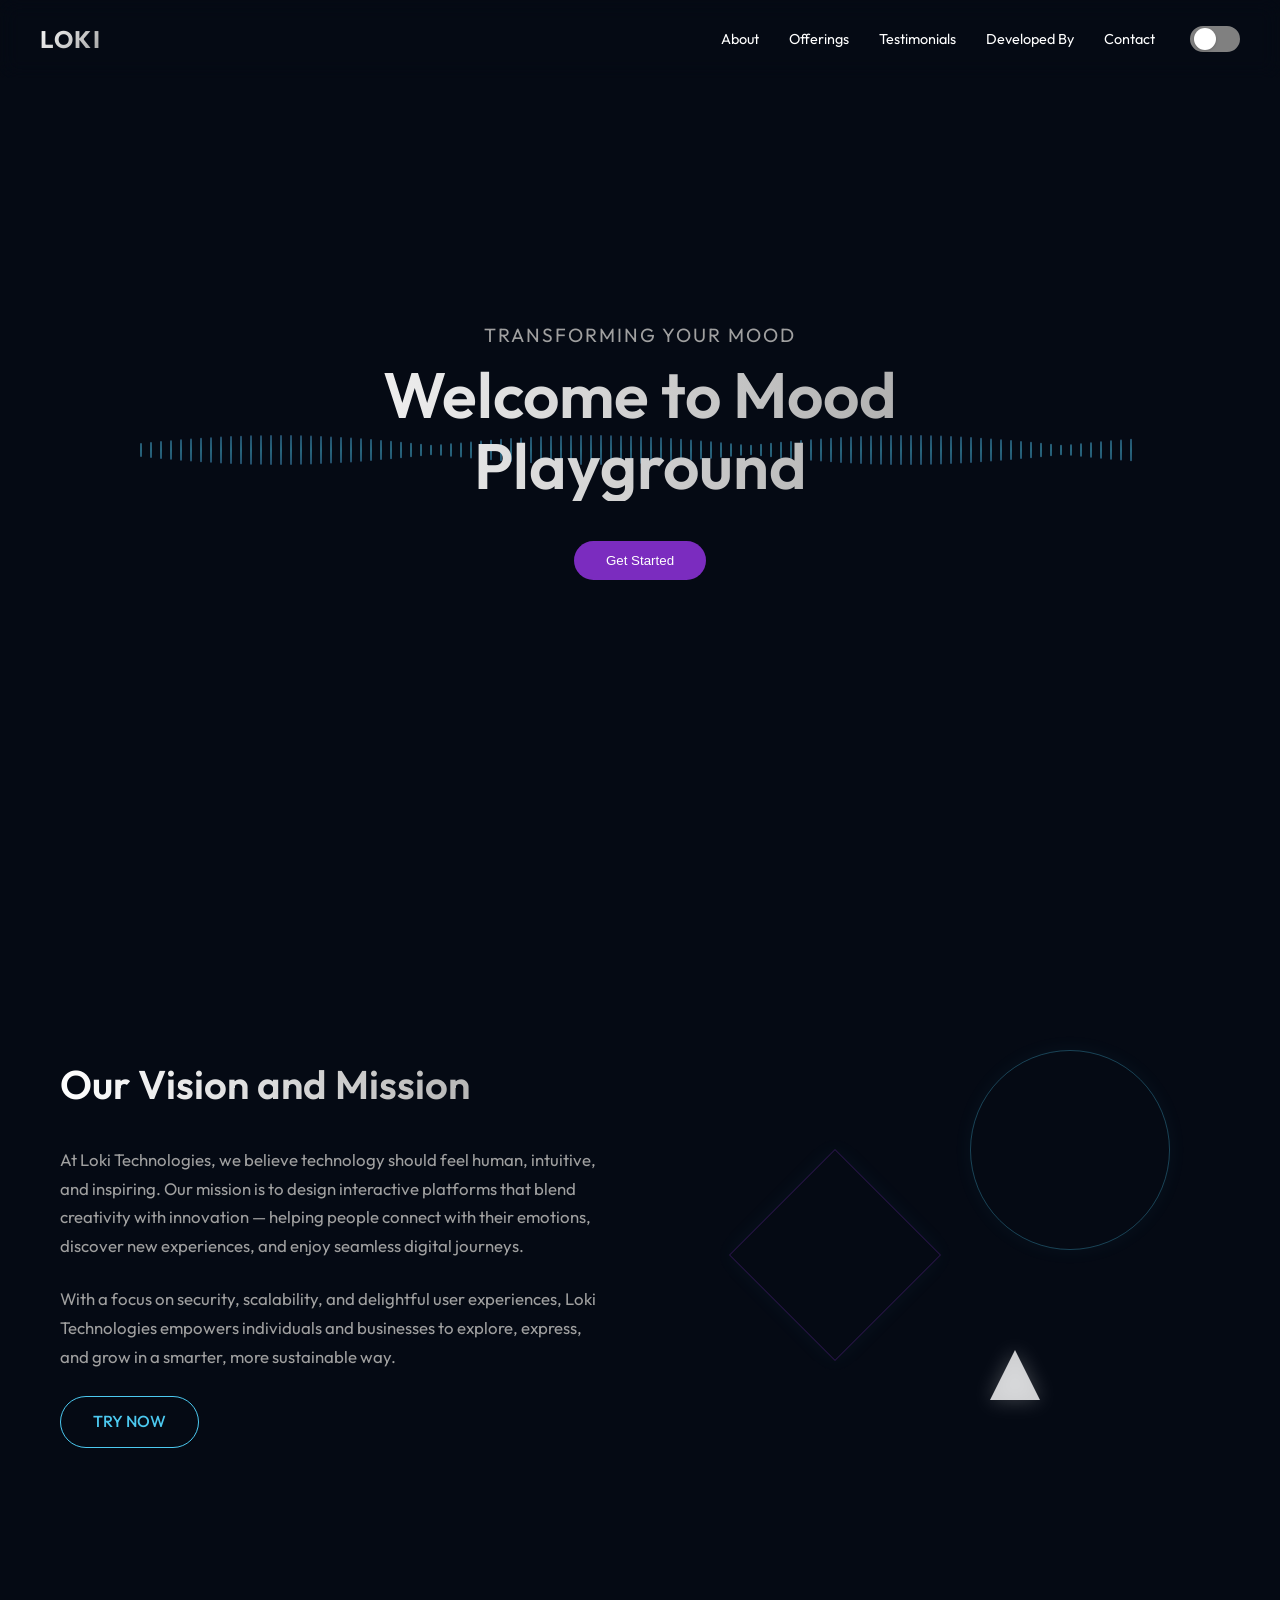
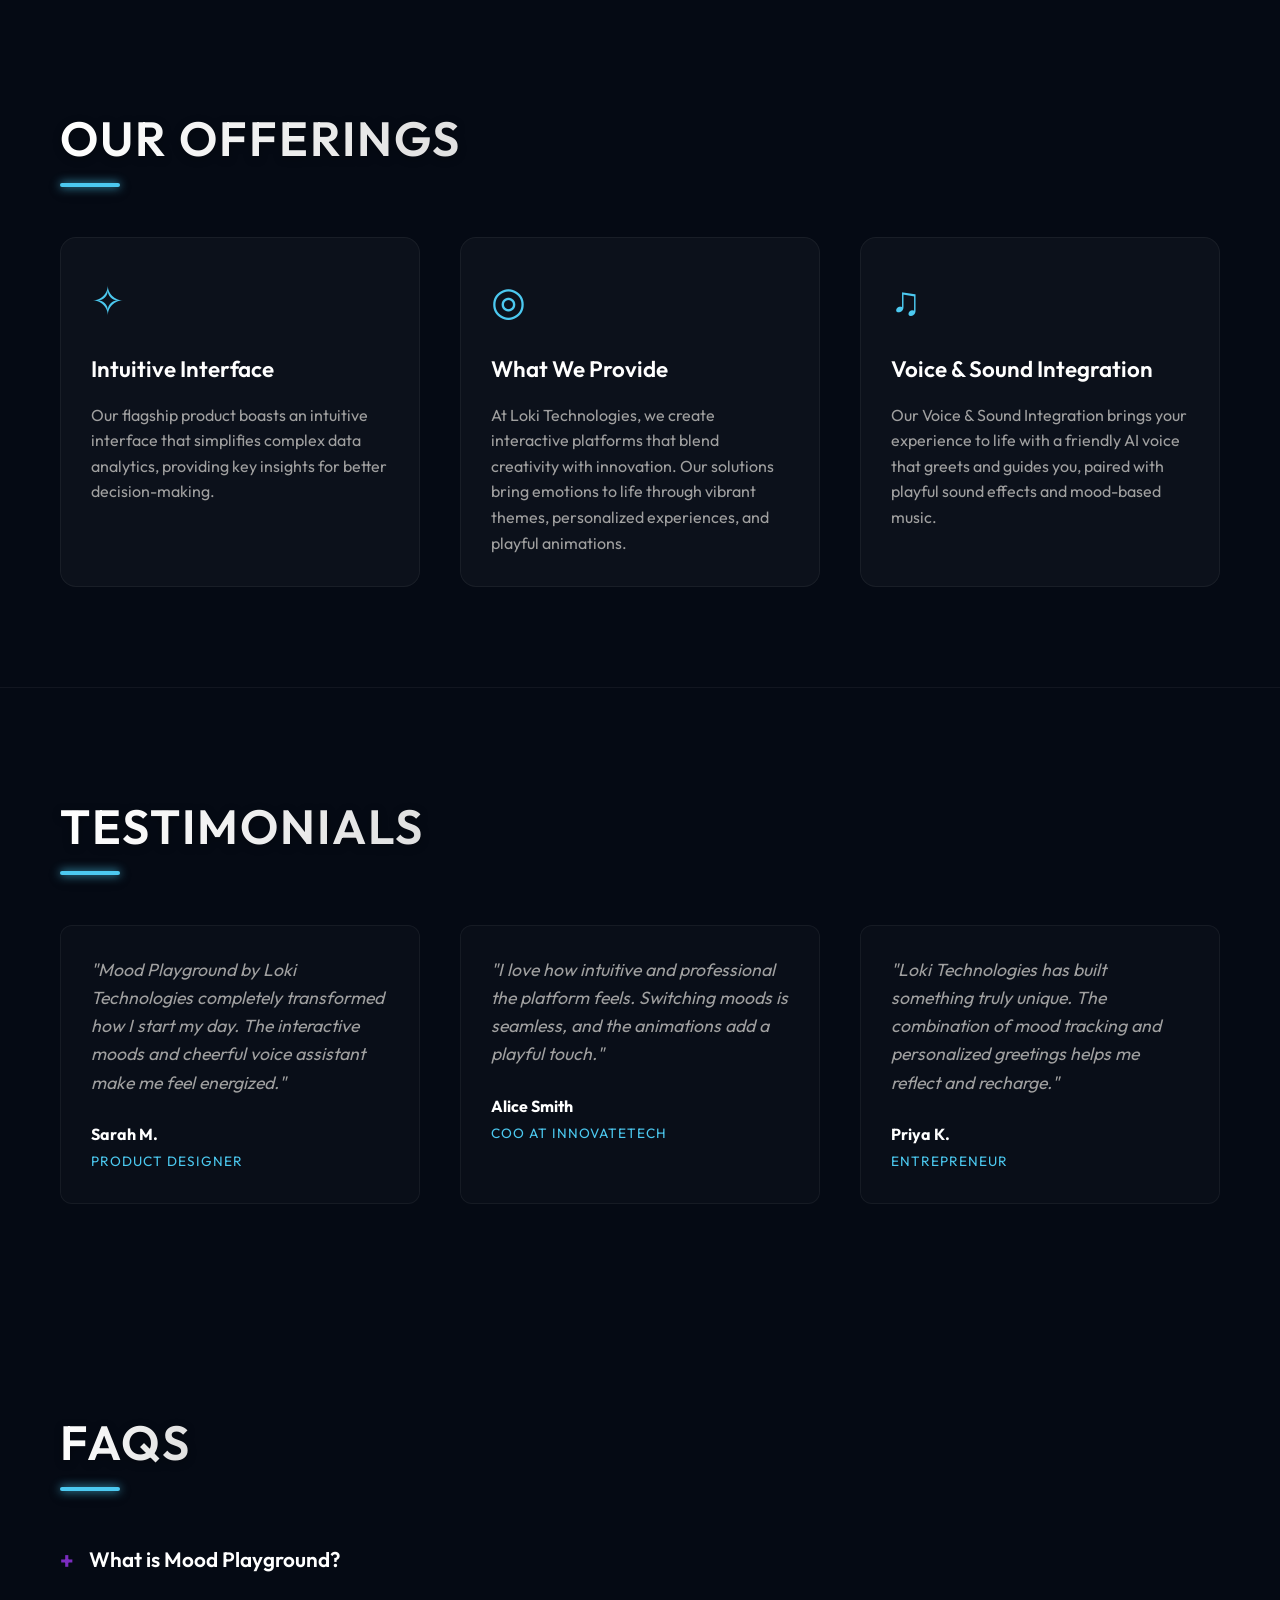
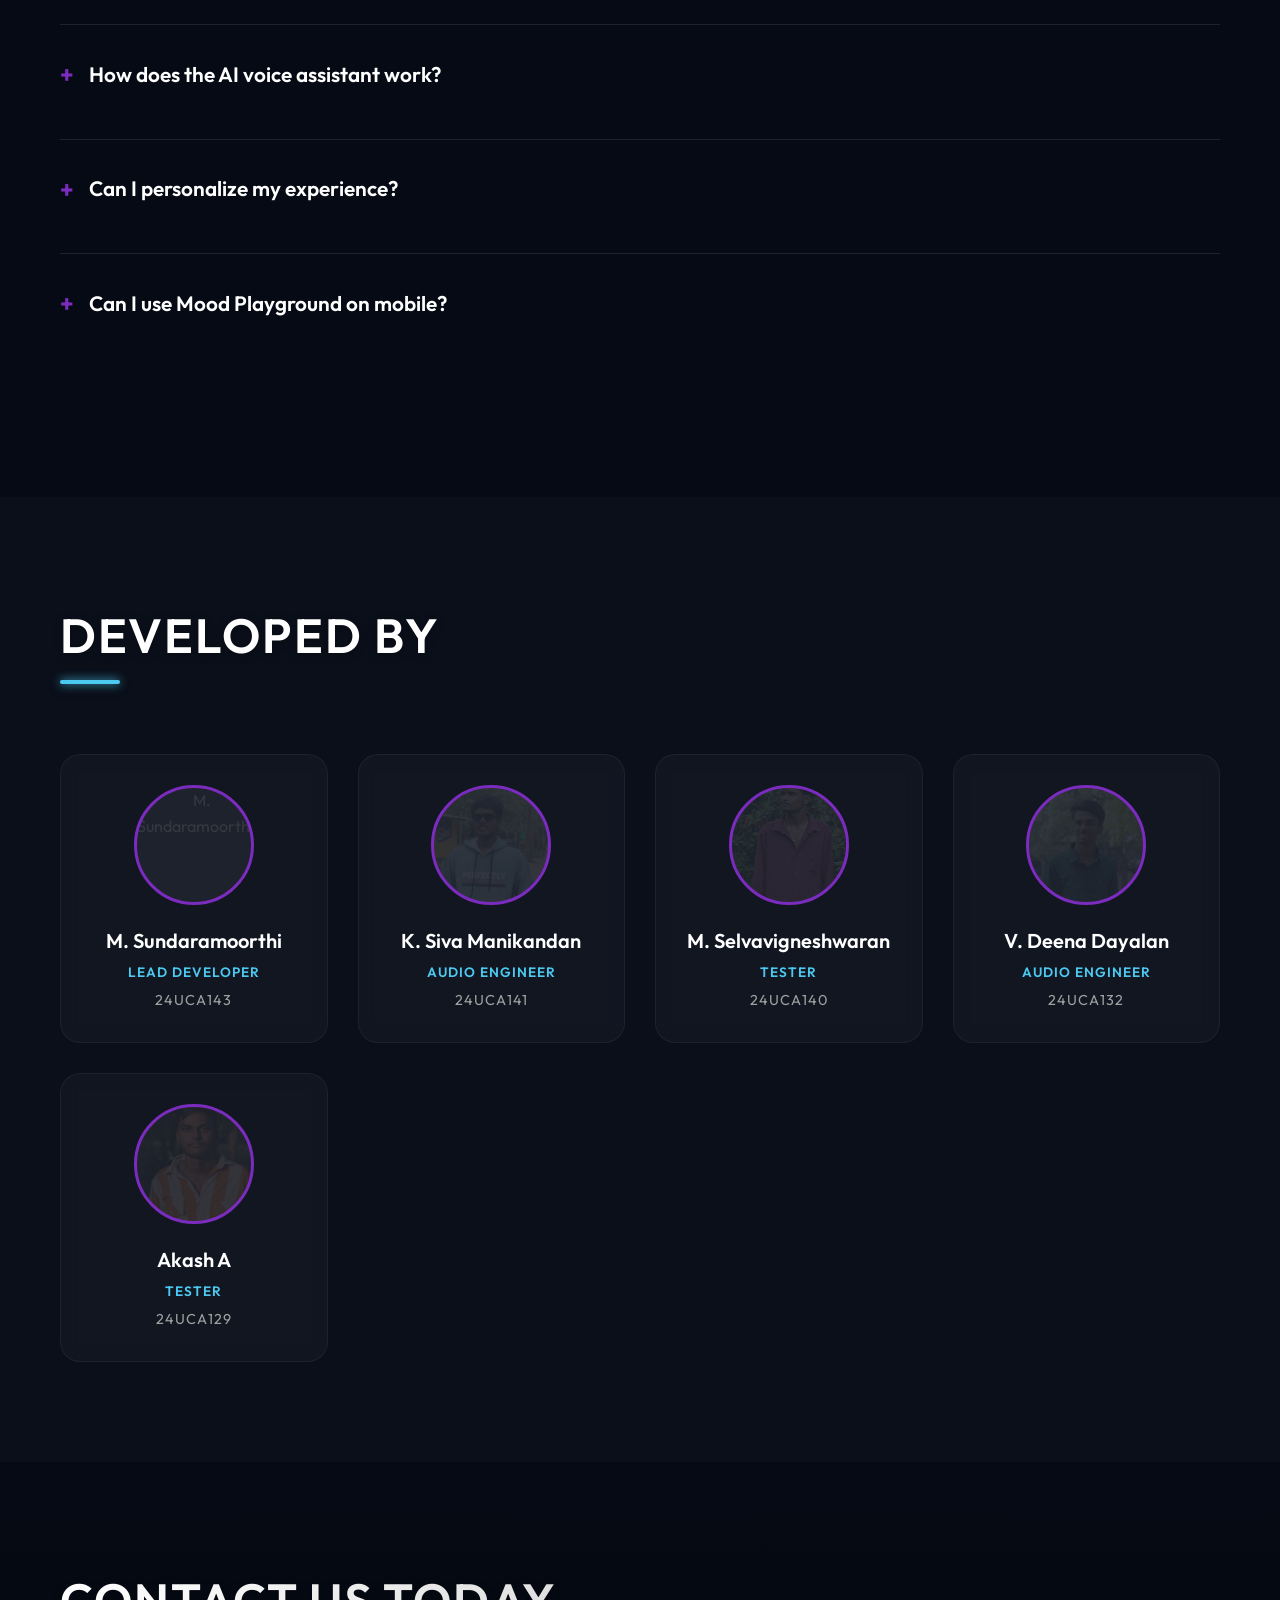
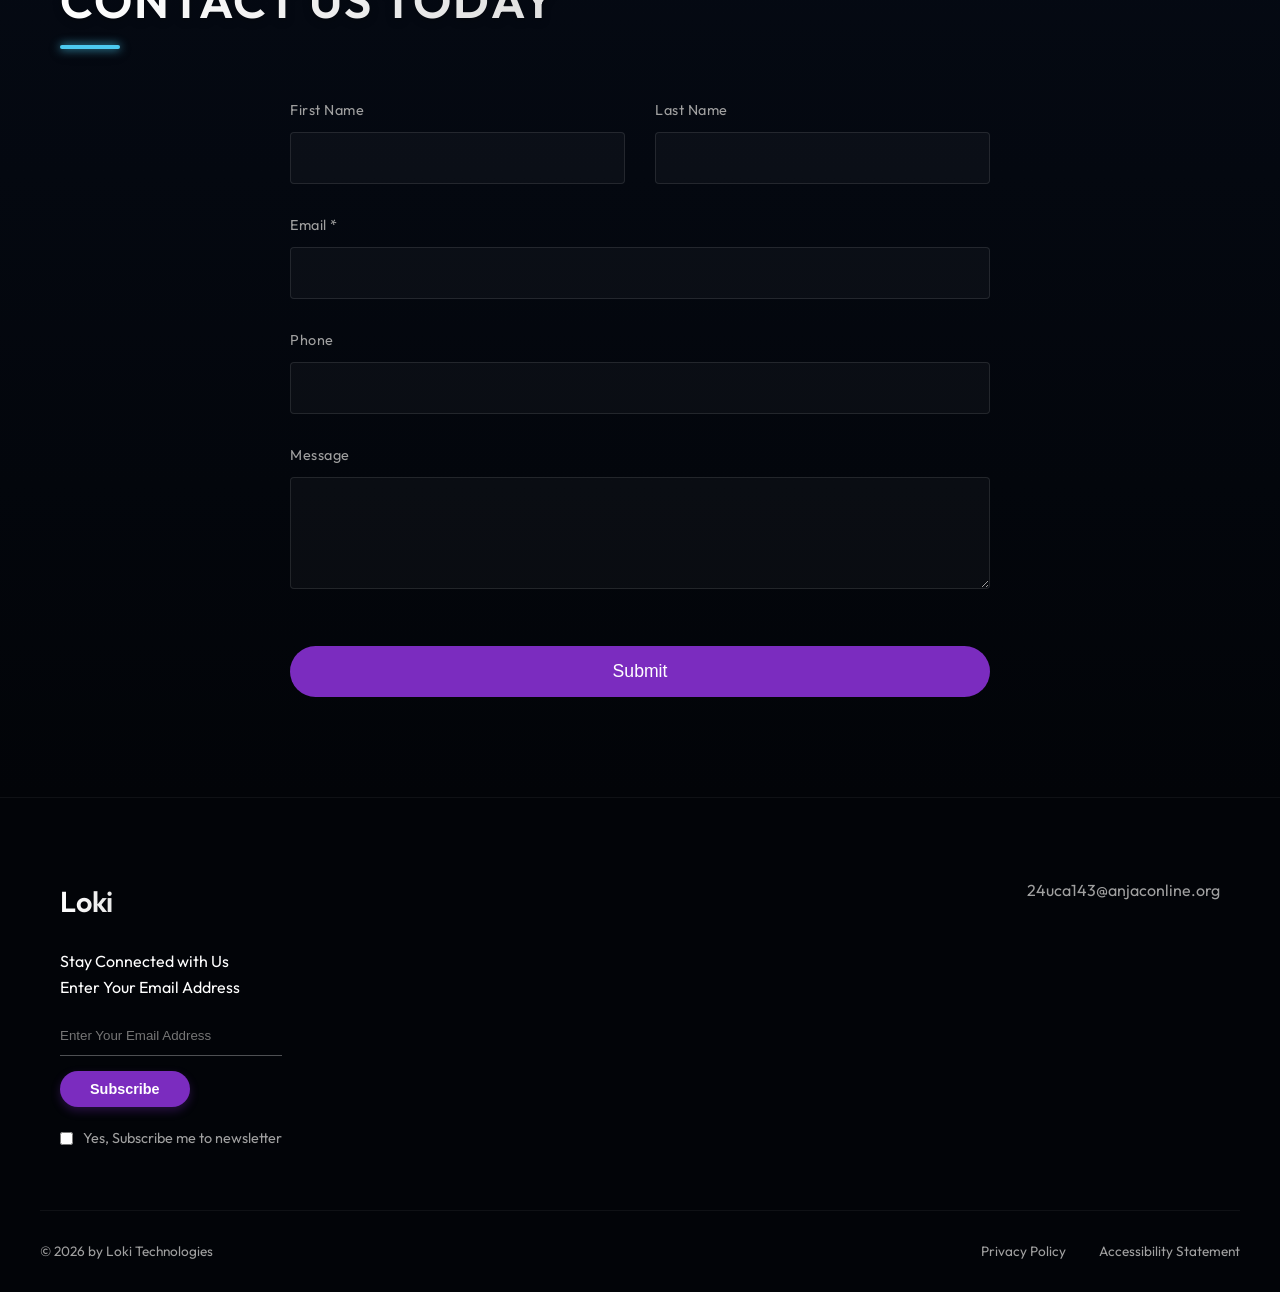
==== index.html @ 8ef9ee10 "Initial commit: Mood Playground project" ====
<!DOCTYPE html>
<html lang="en">

<head>
    <meta charset="UTF-8">
    <meta name="viewport" content="width=device-width, initial-scale=1.0">
    <title>Mood Playground | Loki</title>
    <link rel="stylesheet" href="style.css">
    <link rel="preconnect" href="https://fonts.googleapis.com">
    <link rel="preconnect" href="https://fonts.gstatic.com" crossorigin>
    <link href="https://fonts.googleapis.com/css2?family=Outfit:wght@300;400;600;700&display=swap" rel="stylesheet">
</head>

<body>

    <!-- Header / Nav (Minimal) -->
    <header class="header">
        <div class="logo">
            <span class="logo-accent">Loki</span>
        </div>
        <button class="hamburger" aria-label="Toggle Menu">
            <span class="bar"></span>
            <span class="bar"></span>
            <span class="bar"></span>
        </button>
        <nav class="nav">
            <a href="#about">About</a>
            <a href="#offerings">Offerings</a>
            <a href="#testimonials">Testimonials</a>
            <a href="#developed-by">Developed By</a>
            <a href="#contact">Contact</a>
            <button id="themeToggle" class="theme-toggle" aria-label="Toggle Theme">
                <div class="toggle-track">
                    <div class="toggle-indicator"></div>
                </div>
            </button>
        </nav>
    </header>

    <!-- Hero Section -->
    <section class="hero" id="home">
        <canvas id="waveformCanvas"></canvas>
        <div class="hero-content">
            <p class="hero-subtitle">Transforming Your Mood</p>
            <h1 class="hero-title">Welcome to Mood Playground</h1>
            <button id="getStartedBtn" class="btn btn-primary">Get Started</button>
        </div>
    </section>

    <!-- About Section -->
    <section class="about" id="about">
        <div class="container">
            <div class="about-grid">
                <div class="about-text">
                    <h2>Our Vision and Mission</h2>
                    <p>At Loki Technologies, we believe technology should feel human, intuitive, and inspiring. Our
                        mission is to design interactive platforms that blend creativity with innovation — helping
                        people connect with their emotions, discover new experiences, and enjoy seamless digital
                        journeys.</p>
                    <p>With a focus on security, scalability, and delightful user experiences, Loki Technologies
                        empowers individuals and businesses to explore, express, and grow in a smarter, more sustainable
                        way.</p>
                    <a href="playground/index.html" class="btn btn-secondary">TRY NOW</a>
                </div>
                <div class="about-visuals">
                    <div class="geo-shape circle"></div>
                    <div class="geo-shape diamond"></div>
                    <div class="geo-shape arrow"></div>
                </div>
            </div>
        </div>
    </section>

    <!-- Offerings Section -->
    <section class="offerings" id="offerings">
        <div class="container">
            <h2 class="section-title">Our Offerings</h2>
            <div class="cards-grid">
                <div class="card">
                    <div class="card-icon">✧</div>
                    <h3>Intuitive Interface</h3>
                    <p>Our flagship product boasts an intuitive interface that simplifies complex data analytics,
                        providing key insights for better decision-making.</p>
                </div>
                <div class="card">
                    <div class="card-icon">◎</div>
                    <h3>What We Provide</h3>
                    <p>At Loki Technologies, we create interactive platforms that blend creativity with innovation. Our
                        solutions bring emotions to life through vibrant themes, personalized experiences, and playful
                        animations.</p>
                </div>
                <div class="card">
                    <div class="card-icon">♫</div>
                    <h3>Voice & Sound Integration</h3>
                    <p>Our Voice & Sound Integration brings your experience to life with a friendly AI voice that greets
                        and guides you, paired with playful sound effects and mood-based music.</p>
                </div>
            </div>
        </div>
    </section>

    <!-- Testimonials Section -->
    <section class="testimonials" id="testimonials">
        <div class="container">
            <h2 class="section-title">Testimonials</h2>
            <div class="testimonials-grid">
                <div class="testimonial-card">
                    <p class="quote">"Mood Playground by Loki Technologies completely transformed how I start my day.
                        The interactive moods and cheerful voice assistant make me feel energized."</p>
                    <div class="author">
                        <span class="name">Sarah M.</span>
                        <span class="role">Product Designer</span>
                    </div>
                </div>
                <div class="testimonial-card">
                    <p class="quote">"I love how intuitive and professional the platform feels. Switching moods is
                        seamless, and the animations add a playful touch."</p>
                    <div class="author">
                        <span class="name">Alice Smith</span>
                        <span class="role">COO at InnovateTech</span>
                    </div>
                </div>
                <div class="testimonial-card">
                    <p class="quote">"Loki Technologies has built something truly unique. The combination of mood
                        tracking and personalized greetings helps me reflect and recharge."</p>
                    <div class="author">
                        <span class="name">Priya K.</span>
                        <span class="role">Entrepreneur</span>
                    </div>
                </div>
            </div>
        </div>
    </section>

    <!-- FAQs Section -->
    <section class="faqs" id="faqs">
        <div class="container">
            <h2 class="section-title">FAQs</h2>
            <div class="faq-item">
                <h3>What is Mood Playground?</h3>
                <p>Mood Playground is an interactive platform by Loki Technologies that lets you explore different moods
                    through vibrant themes, playful animations, and personalized experiences.</p>
            </div>
            <div class="faq-item">
                <h3>How does the AI voice assistant work?</h3>
                <p>Our friendly AI voice greets you, asks how you're feeling, and responds with mood-based visuals,
                    sounds, and animations. It even shows a waveform animation while speaking.</p>
            </div>
            <div class="faq-item">
                <h3>Can I personalize my experience?</h3>
                <p>Yes! You can enter your name to receive personalized greetings, track your moods over time, and enjoy
                    tailored quotes, jokes, and surprises.</p>
            </div>
            <div class="faq-item">
                <h3>Can I use Mood Playground on mobile?</h3>
                <p>Yes, the platform is fully responsive and works smoothly on both desktop and mobile devices.</p>
            </div>
        </div>
    </section>

    <!-- Developed By Section -->
    <section class="developed-by" id="developed-by">
        <div class="container">
            <h2 class="section-title">Developed By</h2>
            <div class="devs-grid">
                <div class="dev-card">
                    <div class="dev-image">
                        <img src="images/Sundar.jpg" alt="M. Sundaramoorthi">
                    </div>
                    <div class="dev-info">
                        <h3>M. Sundaramoorthi</h3>
                        <p class="dev-role">Lead Developer</p>
                        <p class="dev-id">24UCA143</p>
                    </div>
                </div>
                <div class="dev-card">
                    <div class="dev-image">
                        <img src="images/Siva.jpg" alt="K. Siva Manikandan">
                    </div>
                    <div class="dev-info">
                        <h3>K. Siva Manikandan</h3>
                        <p class="dev-role">Audio Engineer</p>
                        <p class="dev-id">24UCA141</p>
                    </div>
                </div>
                <div class="dev-card">
                    <div class="dev-image">
                        <img src="images/selva.jpg" alt="M. Selvavineshwaran">
                    </div>
                    <div class="dev-info">
                        <h3>M. Selvavigneshwaran</h3>
                        <p class="dev-role">Tester</p>
                        <p class="dev-id">24UCA140</p>
                    </div>
                </div>
                <div class="dev-card">
                    <div class="dev-image">
                        <img src="images/Deena.jpg" alt="V. Deena Dayalan">
                    </div>
                    <div class="dev-info">
                        <h3>V. Deena Dayalan</h3>
                        <p class="dev-role">Audio Engineer</p>
                        <p class="dev-id">24UCA132</p>
                    </div>
                </div>
                <div class="dev-card">
                    <div class="dev-image">
                        <img src="images/Akash.jpg" alt="Akash A">
                    </div>
                    <div class="dev-info">
                        <h3>Akash A</h3>
                        <p class="dev-role">Tester</p>
                        <p class="dev-id">24UCA129</p>
                    </div>
                </div>
            </div>
        </div>
    </section>

    <!-- Contact Section -->
    <section class="contact" id="contact">
        <div class="container">
            <h2 class="section-title">Contact Us Today</h2>
            <form class="contact-form" id="contactForm" action="https://formspree.io/f/24uca143@anjaconline.org"
                method="POST">
                <div class="form-row">
                    <div class="form-group">
                        <label for="firstName">First Name</label>
                        <input type="text" id="firstName" name="firstName" required>
                    </div>
                    <div class="form-group">
                        <label for="lastName">Last Name</label>
                        <input type="text" id="lastName" name="lastName" required>
                    </div>
                </div>
                <div class="form-group">
                    <label for="email">Email *</label>
                    <input type="email" id="email" name="email" required>
                </div>
                <div class="form-group">
                    <label for="phone">Phone</label>
                    <input type="tel" id="phone" name="phone">
                </div>
                <div class="form-group">
                    <label for="message">Message</label>
                    <textarea id="message" name="message" rows="4"></textarea>
                </div>
                <button type="submit" class="btn btn-primary btn-submit">Submit</button>
            </form>
        </div>
    </section>

    <!-- Footer -->
    <footer class="footer">
        <div class="container footer-content">
            <div class="footer-brand">
                <h4>Loki</h4>
                <p>Stay Connected with Us</p>
                <form class="newsletter-form">
                    <label for="newsletter-email" class="sr-only">Enter Your Email Address</label>
                    <input type="email" id="newsletter-email" placeholder="Enter Your Email Address">
                    <button type="submit" class="btn btn-small">Subscribe</button>
                </form>
                <div class="checkbox-group">
                    <input type="checkbox" id="newsletter-opt-in">
                    <label for="newsletter-opt-in">Yes, Subscribe me to newsletter</label>
                </div>
            </div>
            <div class="footer-info">
                <p>24uca143@anjaconline.org</p>
            </div>
        </div>
        <div class="footer-bottom">
            <p>&copy; 2026 by Loki Technologies</p>
            <div class="legal-links">
                <a href="#">Privacy Policy</a>
                <a href="#">Accessibility Statement</a>
            </div>
        </div>
    </footer>

    <script src="script.js"></script>
</body>

</html>
---- style.css ----
:root {
    --bg-dark: #050A14;
    --text-primary: #ffffff;
    --text-secondary: #a0a0a0;
    --accent-primary: #7B2CBF;
    /* Purple */
    --accent-secondary: #4CC9F0;
    /* Blue/Cyan */
    --accent-hover: #9D4EDD;

    --font-heading: 'Outfit', sans-serif;
    --font-body: 'Outfit', sans-serif;

    --gap-section: 100px;
    --container-width: 1200px;
    --gap-section: 100px;
    --container-width: 1200px;
}

body.light-theme {
    --bg-dark: #FFFFFF;
    --text-primary: #121212;
    --text-secondary: #4A4A4A;
    --accent-primary: #7B2CBF;
    --accent-secondary: #0077B6;
    /* Stronger blue for light mode */
}

/* Specific Light Theme Overrides */
body.light-theme .header {
    background: rgba(255, 255, 255, 0.95);
    border-bottom: 1px solid rgba(0, 0, 0, 0.08);
    box-shadow: 0 4px 6px -1px rgba(0, 0, 0, 0.05);
}

body.light-theme .hero-title,
body.light-theme .about-text h2,
body.light-theme .footer-brand h4,
body.light-theme .section-title {
    background: linear-gradient(to right, #121212, #4A4A4A);
    background-clip: text;
    -webkit-background-clip: text;
    -webkit-text-fill-color: transparent;
}

body.light-theme .section-title::after {
    background: var(--accent-primary);
    box-shadow: 0 0 10px rgba(123, 44, 191, 0.4);
}

body.light-theme .card,
body.light-theme .testimonial-card,
body.light-theme .form-group input,
body.light-theme .form-group textarea,
body.light-theme .newsletter-form input {
    background: #FFFFFF;
    border-color: #CED4DA;
    /* Darker border for visibility */
    color: var(--text-primary);
    box-shadow: 0 2px 4px rgba(0, 0, 0, 0.05);
}

body.light-theme .card:hover,
body.light-theme .testimonial-card:hover {
    background: #FFFFFF;
    box-shadow: 0 10px 15px -3px rgba(0, 0, 0, 0.1);
    border-color: var(--accent-secondary);
}

body.light-theme .btn-secondary {
    color: var(--accent-secondary);
    border-color: var(--accent-secondary);
}

body.light-theme .btn-secondary:hover {
    background: var(--accent-secondary);
    color: white;
}

body.light-theme .geo-shape {
    border-color: rgba(0, 0, 0, 0.15);
}

body.light-theme .circle {
    border-color: rgba(0, 119, 182, 0.3);
    /* Darker blue */
}

body.light-theme .diamond {
    border-color: rgba(123, 44, 191, 0.4);
    /* Darker purple */
}

body.light-theme .arrow {
    border-bottom-color: rgba(0, 0, 0, 0.5);
    /* Dark arrow for light mode */
    border-left-color: transparent;
    border-right-color: transparent;
}

body.light-theme .footer {
    background: #F8F9FA;
    border-top: 1px solid #E9ECEF;
}

body.light-theme .contact {
    background: linear-gradient(to bottom, #FFFFFF, #F8F9FA);
}

html {
    scroll-behavior: smooth;
    transition: background-color 0.3s ease, color 0.3s ease;
}

* {
    margin: 0;
    padding: 0;
    box-sizing: border-box;
    transition: background-color 0.3s, color 0.3s;
}

body {
    background-color: var(--bg-dark);
    color: var(--text-primary);
    font-family: var(--font-body);
    line-height: 1.6;
    overflow-x: hidden;
}

h1,
h2,
h3,
h4 {
    font-weight: 600;
    margin-bottom: 1rem;
}

.container {
    max-width: var(--container-width);
    margin: 0 auto;
    padding: 0 20px;
}

.btn {
    display: inline-block;
    padding: 12px 32px;
    border-radius: 50px;
    text-decoration: none;
    font-weight: 500;
    cursor: pointer;
    transition: all 0.3s ease;
    border: none;
}

.btn-primary {
    background-color: var(--accent-primary);
    color: white;
}

.btn:hover {
    transform: translateY(-3px) scale(1.02);
}

.btn-primary {
    background-color: var(--accent-primary);
    color: white;
    position: relative;
    overflow: hidden;
}

.btn-primary:hover {
    background-color: var(--accent-hover);
    box-shadow: 0 4px 20px rgba(123, 44, 191, 0.6);
    /* Stronger glow */
}

/* Ripple effect handled via JS or separate CSS if we want pure CSS ripple */

.btn-secondary {
    background-color: transparent;
    border: 1px solid var(--accent-secondary);
    color: var(--accent-secondary);
}

.btn-secondary:hover {
    background-color: var(--accent-secondary);
    color: var(--bg-dark);
    box-shadow: 0 4px 15px rgba(76, 201, 240, 0.4);
}

.section-title {
    font-size: 3rem;
    margin-bottom: 60px;
    position: relative;
    display: inline-block;
    background: linear-gradient(to right, #ffffff, #e0e0e0);
    /* Brighter gradient */
    -webkit-background-clip: text;
    background-clip: text;
    -webkit-text-fill-color: transparent;
    text-transform: uppercase;
    letter-spacing: 2px;
    filter: drop-shadow(0 2px 4px rgba(0, 0, 0, 0.3));
    /* Add depth */
}

.section-title::after {
    content: '';
    position: absolute;
    bottom: -10px;
    left: 0;
    width: 60px;
    height: 4px;
    background: var(--accent-secondary);
    border-radius: 2px;
    box-shadow: 0 0 10px var(--accent-secondary);
}

/* Header */
.header {
    position: fixed;
    top: 0;
    width: 100%;
    padding: 20px 40px;
    display: flex;
    justify-content: space-between;
    align-items: center;
    z-index: 1000;
    background: rgba(5, 10, 20, 0.8);
    backdrop-filter: blur(10px);
}

.logo {
    font-size: 1.5rem;
    font-weight: 300;
    /* Lighter weight for 'Technologies' */
    letter-spacing: 1.5px;
    color: var(--text-primary);
    cursor: default;
    display: flex;
    align-items: center;
    gap: 5px;
}

.logo-accent {
    font-weight: 700;
    /* Bold for 'Loki' */
    background: linear-gradient(135deg, #fff 0%, #a0a0a0 100%);
    -webkit-background-clip: text;
    background-clip: text;
    -webkit-text-fill-color: transparent;
    text-transform: uppercase;
}

/* Light theme adaptation for logo */
body.light-theme .logo-accent {
    background: linear-gradient(135deg, var(--accent-primary) 0%, var(--accent-secondary) 100%);
    -webkit-background-clip: text;
    background-clip: text;
    -webkit-text-fill-color: transparent;
}

.nav {
    display: flex;
    align-items: center;
}

.nav a {
    color: var(--text-primary);
    text-decoration: none;
    margin-left: 30px;
    font-size: 0.9rem;
    transition: color 0.3s;
}

.nav a:hover {
    color: var(--accent-secondary);
}

/* Theme Toggle Redesign - Minimalist */
.theme-toggle {
    background: transparent;
    border: none;
    cursor: pointer;
    padding: 0;
    margin-left: 35px;
    display: flex;
    align-items: center;
}

.toggle-track {
    width: 50px;
    height: 26px;
    background: #808080;
    /* Grey from image */
    border-radius: 30px;
    position: relative;
    transition: all 0.3s ease;
    border: 2px solid #808080;
    /* Match track */
}

.toggle-indicator {
    width: 22px;
    height: 22px;
    background: #FFFFFF;
    border-radius: 50%;
    position: absolute;
    left: 2px;
    top: 50%;
    transform: translateY(-50%);
    transition: transform 0.3s cubic-bezier(0.4, 0.0, 0.2, 1);
    box-shadow: 0 1px 3px rgba(0, 0, 0, 0.2);
}

/* Hide icons for this minimal style */
.toggle-icon {
    display: none;
}

/* Hover Effects */
.theme-toggle:hover .toggle-track {
    opacity: 0.9;
}

/* Light Theme Styles - Switch ON/Right State */
body.light-theme .toggle-track {
    background: #4CC9F0;
    /* Active Color (Blue) */
    border-color: #4CC9F0;
}

body.light-theme .toggle-indicator {
    transform: translate(24px, -50%);
    background: #FFFFFF;
}

/* Hero Section */
.hero {
    height: 100vh;
    display: flex;
    justify-content: center;
    align-items: center;
    text-align: center;
    position: relative;
    overflow: hidden;
}

#waveformCanvas {
    position: absolute;
    top: 0;
    left: 0;
    width: 100%;
    height: 100%;
    z-index: 1;
    opacity: 0.6;
}

.hero-content {
    position: relative;
    z-index: 2;
    max-width: 800px;
}

/* Animations */
@keyframes fadeUp {
    from {
        opacity: 0;
        transform: translateY(30px);
    }

    to {
        opacity: 1;
        transform: translateY(0);
    }
}

@keyframes fadeIn {
    from {
        opacity: 0;
    }

    to {
        opacity: 1;
    }
}

.hero-subtitle {
    font-size: 1.2rem;
    text-transform: uppercase;
    letter-spacing: 2px;
    color: var(--text-secondary);
    margin-bottom: 10px;
    animation: fadeUp 0.8s ease-out forwards;
    opacity: 0;
    /* Star hidden */
}

.hero-title {
    font-size: 4rem;
    line-height: 1.1;
    margin-bottom: 40px;
    background: linear-gradient(to right, #fff, #a0a0a0);
    -webkit-background-clip: text;
    background-clip: text;
    -webkit-text-fill-color: transparent;
    animation: fadeUp 0.8s ease-out 0.2s forwards;
    /* 0.2s delay */
    opacity: 0;
}

#getStartedBtn {
    animation: fadeUp 0.8s ease-out 0.4s forwards;
    /* 0.4s delay */
    opacity: 0;
}

/* About Section */
.about {
    padding: var(--gap-section) 0;
    position: relative;
    overflow: hidden;
}

.about-grid {
    display: grid;
    grid-template-columns: 1fr 1fr;
    gap: 80px;
    align-items: center;
}

.about-text h2 {
    font-size: 2.5rem;
    margin-bottom: 30px;
    background: linear-gradient(to right, #fff, #a0a0a0);
    -webkit-background-clip: text;
    background-clip: text;
    -webkit-text-fill-color: transparent;
}

.about-text p {
    margin-bottom: 25px;
    color: var(--text-secondary);
    font-size: 1.05rem;
    line-height: 1.7;
}

.about-visuals {
    position: relative;
    height: 500px;
    display: flex;
    justify-content: center;
    align-items: center;
}

.geo-shape {
    position: absolute;
    border: 1px solid rgba(255, 255, 255, 0.15);
    backdrop-filter: blur(5px);
    transition: all 0.5s ease;
    box-shadow: 0 0 20px rgba(76, 201, 240, 0.05);
}

.circle {
    width: 200px;
    height: 200px;
    border-radius: 50%;
    top: 50px;
    right: 50px;
    border-color: rgba(76, 201, 240, 0.3);
    /* Blueish */
    animation: pulse-glow 6s infinite alternate;
}

.diamond {
    width: 150px;
    height: 150px;
    transform: rotate(45deg);
    top: 180px;
    left: 80px;
    border-color: rgba(123, 44, 191, 0.3);
    /* Purpleish */
    animation: rotate-slow 20s infinite linear;
}

.arrow {
    width: 0;
    height: 0;
    border-left: 25px solid transparent;
    border-right: 25px solid transparent;
    border-bottom: 50px solid rgba(255, 255, 255, 0.8);
    background: transparent;
    box-shadow: none;
    backdrop-filter: none;
    border-top: none;
    /* Reset */
    bottom: 100px;
    right: 180px;
    animation: float 4s ease-in-out infinite;
    filter: drop-shadow(0 0 10px rgba(255, 255, 255, 0.3));
}

@keyframes float {

    0%,
    100% {
        transform: translateY(0);
    }

    50% {
        transform: translateY(-15px);
    }
}

@keyframes rotate-slow {
    0% {
        transform: rotate(45deg);
    }

    100% {
        transform: rotate(405deg);
    }
}

@keyframes pulse-glow {
    0% {
        box-shadow: 0 0 20px rgba(76, 201, 240, 0.05);
    }

    100% {
        box-shadow: 0 0 40px rgba(76, 201, 240, 0.2);
    }
}

/* Offerings Section */
.offerings {
    padding: var(--gap-section) 0;
}

.cards-grid {
    display: grid;
    grid-template-columns: repeat(auto-fit, minmax(300px, 1fr));
    gap: 40px;
}

.card {
    padding: 30px;
    border-radius: 16px;
    background: rgba(255, 255, 255, 0.03);
    border: 1px solid rgba(255, 255, 255, 0.05);
    transition: all 0.4s ease;
    position: relative;
    overflow: hidden;
}

.card::before {
    content: '';
    position: absolute;
    top: 0;
    left: 0;
    width: 100%;
    height: 100%;
    background: linear-gradient(135deg, rgba(123, 44, 191, 0.1), rgba(76, 201, 240, 0.1));
    opacity: 0;
    transition: opacity 0.4s ease;
    z-index: 0;
}

.card:hover {
    transform: translateY(-10px);
    border-color: var(--accent-secondary);
    box-shadow: 0 10px 30px rgba(0, 0, 0, 0.3);
}

.card:hover::before {
    opacity: 1;
}

.card-icon,
.card h3,
.card p {
    position: relative;
    z-index: 1;
}

.card-icon {
    font-size: 2.5rem;
    margin-bottom: 20px;
    color: var(--accent-secondary);
    transition: transform 0.4s ease;
}

.card:hover .card-icon {
    transform: scale(1.1);
    color: #fff;
}

.card h3 {
    margin-bottom: 15px;
    font-size: 1.4rem;
}

.card p {
    color: var(--text-secondary);
    font-size: 1rem;
    line-height: 1.6;
}

/* Testimonials */
.testimonials {
    padding: var(--gap-section) 0;
    border-top: 1px solid rgba(255, 255, 255, 0.05);
}

.testimonials-grid {
    display: grid;
    grid-template-columns: repeat(auto-fit, minmax(300px, 1fr));
    gap: 40px;
}

.testimonial-card {
    padding: 30px;
    background: rgba(255, 255, 255, 0.02);
    border-radius: 12px;
    border: 1px solid rgba(255, 255, 255, 0.05);
    transition: all 0.3s ease;
}

.testimonial-card:hover {
    background: rgba(255, 255, 255, 0.04);
    transform: translateY(-5px);
}

.quote {
    font-style: italic;
    color: var(--text-secondary);
    margin-bottom: 25px;
    font-size: 1.1rem;
    line-height: 1.6;
}

.author {
    display: flex;
    flex-direction: column;
}

.author .name {
    font-weight: 700;
    color: var(--text-primary);
    margin-bottom: 4px;
}

.author .role {
    font-size: 0.85rem;
    color: var(--accent-secondary);
    text-transform: uppercase;
    letter-spacing: 1px;
}

/* FAQs */
.faqs {
    padding: var(--gap-section) 0;
}

.faq-item {
    margin-bottom: 30px;
    border-bottom: 1px solid rgba(255, 255, 255, 0.1);
    padding-bottom: 30px;
}

.faq-item:last-child {
    border-bottom: none;
}

.faq-item h3 {
    margin-bottom: 15px;
    color: var(--text-primary);
    font-size: 1.3rem;
    display: flex;
    align-items: center;
}

.faq-item h3::before {
    content: '+';
    margin-right: 15px;
    color: var(--accent-primary);
    font-weight: bold;
    font-size: 1.5rem;
}

.faq-item p {
    color: var(--text-secondary);
    padding-left: 30px;
    line-height: 1.6;
}

/* Contact */
.contact {
    padding: var(--gap-section) 0;
    background: linear-gradient(to bottom, var(--bg-dark), #020408);
}

.contact-form {
    max-width: 700px;
    margin: 0 auto;
}

.form-row {
    display: grid;
    grid-template-columns: 1fr 1fr;
    gap: 30px;
}

.form-group {
    margin-bottom: 30px;
}

.form-group label {
    display: block;
    margin-bottom: 10px;
    font-size: 0.9rem;
    color: var(--text-secondary);
    letter-spacing: 0.5px;
}

.form-group input,
.form-group textarea {
    width: 100%;
    background: rgba(255, 255, 255, 0.03);
    border: 1px solid rgba(255, 255, 255, 0.1);
    border-radius: 4px;
    padding: 15px;
    color: var(--text-primary);
    font-family: var(--font-body);
    font-size: 1rem;
    outline: none;
    transition: all 0.3s;
}

.form-group input:focus,
.form-group textarea:focus {
    border-color: var(--accent-secondary);
    background: rgba(255, 255, 255, 0.06);
    box-shadow: 0 0 10px rgba(76, 201, 240, 0.1);
}

.btn-submit {
    width: 100%;
    margin-top: 20px;
    padding: 15px;
    font-size: 1.1rem;
}

/* Footer */
.footer {
    padding: 80px 0 30px;
    background: #020408;
    border-top: 1px solid rgba(255, 255, 255, 0.05);
}

.footer-content {
    display: flex;
    justify-content: space-between;
    flex-wrap: wrap;
    gap: 60px;
    margin-bottom: 60px;
}

.footer-brand h4 {
    font-size: 1.8rem;
    margin-bottom: 25px;
    background: linear-gradient(to right, #fff, #a0a0a0);
    -webkit-background-clip: text;
    background-clip: text;
    /* Fix lint */
    -webkit-text-fill-color: transparent;
}

.newsletter-form {
    display: flex;
    flex-direction: column;
    gap: 15px;
    margin-bottom: 20px;
    max-width: 300px;
}

.newsletter-form input {
    background: transparent;
    border: none;
    border-bottom: 1px solid rgba(255, 255, 255, 0.3);
    padding: 12px 0;
    color: var(--text-primary);
    border-radius: 0;
    width: 100%;
    transition: border-color 0.3s;
}

.newsletter-form input:focus {
    border-color: var(--accent-secondary);
    outline: none;
}

.newsletter-form .btn-small {
    align-self: flex-start;
    padding: 10px 30px;
    background: var(--accent-primary);
    border-radius: 50px;
    font-size: 0.9rem;
    box-shadow: 0 4px 10px rgba(123, 44, 191, 0.3);
}

.newsletter-form .btn-small:hover {
    box-shadow: 0 6px 15px rgba(123, 44, 191, 0.5);
    background: var(--accent-hover);
}

.btn-small {
    background: var(--accent-primary);
    color: white;
    border: none;
    padding: 0 20px;
    border-radius: 4px;
    cursor: pointer;
    font-weight: 600;
    transition: background 0.3s;
}

.btn-small:hover {
    background: var(--accent-hover);
}

.checkbox-group {
    display: flex;
    align-items: center;
    gap: 10px;
    font-size: 0.9em;
    color: var(--text-secondary);
    cursor: pointer;
}

.footer-info p {
    color: var(--text-secondary);
    margin-bottom: 12px;
}

.footer-bottom {
    display: flex;
    justify-content: space-between;
    padding-top: 30px;
    border-top: 1px solid rgba(255, 255, 255, 0.05);
    max-width: var(--container-width);
    margin: 0 auto;
    font-size: 0.85rem;
    color: var(--text-secondary);
}

.legal-links a {
    color: var(--text-secondary);
    text-decoration: none;
    margin-left: 30px;
    transition: color 0.3s;
}

.legal-links a:hover {
    color: var(--accent-secondary);
}

/* Hamburger Menu */
.hamburger {
    display: none;
    cursor: pointer;
    background: transparent;
    border: none;
    flex-direction: column;
    gap: 5px;
    z-index: 1001;
    /* Above nav */
}

.bar {
    width: 25px;
    height: 3px;
    background-color: var(--text-primary);
    transition: all 0.3s ease;
    border-radius: 2px;
}

/* Responsive */
@media (max-width: 768px) {
    .hamburger {
        display: flex;
    }

    .header {
        padding: 15px 20px;
        flex-direction: row;
        justify-content: space-between;
        align-items: center;
        gap: 0;
    }

    .nav {
        position: fixed;
        top: 0;
        right: -100%;
        /* Slide from right */
        width: 70%;
        height: 100vh;
        background: rgba(5, 10, 20, 0.95);
        backdrop-filter: blur(15px);
        flex-direction: column;
        justify-content: center;
        align-items: center;
        gap: 30px;
        transition: right 0.4s ease;
        z-index: 1000;
        box-shadow: -5px 0 15px rgba(0, 0, 0, 0.5);
    }

    .nav.active {
        right: 0;
    }

    .nav a {
        margin: 0;
        font-size: 1.2rem;
    }

    .theme-toggle {
        margin-left: 0;
        margin-top: 20px;
    }

    /* Hamburger Animation */
    .hamburger.active .bar:nth-child(1) {
        transform: translateY(8px) rotate(45deg);
    }

    .hamburger.active .bar:nth-child(2) {
        opacity: 0;
    }

    .hamburger.active .bar:nth-child(3) {
        transform: translateY(-8px) rotate(-45deg);
    }

    html.no-scroll {
        overflow: hidden;
    }

    /* Light Theme Nav Adaptation */
    body.light-theme .nav {
        background: rgba(255, 255, 255, 0.98);
        box-shadow: -5px 0 15px rgba(0, 0, 0, 0.1);
    }

    body.light-theme .bar {
        background-color: var(--text-primary);
    }

    .hero-title {
        font-size: 2.5rem;
    }

    .about-grid,
    .form-row,
    .footer-content {
        grid-template-columns: 1fr;
        gap: 40px;
    }

    /* Reduce vertical spacing on mobile */
    .about,
    .offerings,
    .testimonials,
    .faqs,
    .contact {
        padding: 50px 0;
    }

    .about-visuals {
        height: 300px;
        margin-top: 30px;
    }

    .geo-shape {
        opacity: 0.3;
        /* Fade graphics on mobile */
        transform: scale(0.7);
        /* Shrink shapes */
    }

    .footer-content {
        flex-direction: column;
        align-items: center;
        text-align: center;
    }

    .newsletter-form {
        align-items: center;
        /* Center form elements */
    }

    .footer-brand,
    .footer-info {
        width: 100%;
        display: flex;
        flex-direction: column;
        align-items: center;
    }

    .footer-bottom {
        flex-direction: column;
        gap: 15px;
        text-align: center;
    }

    .legal-links a {
        margin: 0 10px;
    }
}

/* Animations & Interactivity Helpers */

/* FAQ Accordion Transitions */
.faq-item p {
    max-height: 0;
    overflow: hidden;
    transition: max-height 0.3s ease-out, padding 0.3s ease;
    padding-left: 30px;
}

.faq-item.active p {
    max-height: 200px;
    /* Approximate max height */
    padding-top: 10px;
}

.faq-item h3 {
    cursor: pointer;
    transition: color 0.3s;
}

.faq-item h3:hover {
    color: var(--accent-secondary);
}

.faq-item h3::before {
    transition: transform 0.3s;
}

.faq-item.active h3::before {
    transform: rotate(45deg);
    /* Turn + into x */
}

/* Scroll Fade In */
.fade-in-section {
    opacity: 0;
    transform: translateY(30px);
    transition: opacity 0.6s ease-out, transform 0.6s ease-out;
}

.fade-in-section.visible {
    opacity: 1;
    transform: translateY(0);
}

.about-text.visible {
    transition-delay: 0.1s;
}

/* Staggered Children Animation */
.cards-grid .card,
.testimonials-grid .testimonial-card,
.about-grid>div {
    opacity: 0;
    /* Hidden initially */
    transform: translateY(30px);
}

.animate-child {
    animation: fadeUp 0.6s ease-out forwards;
}

.geo-shape {
    /* Ensure they persist */
    will-change: transform;
}

/* Developed By Section */
.developed-by {
    padding: var(--gap-section) 0;
    background: #0a0f1a;
    /* More solid, darker background for contrast */
    position: relative;
}

.devs-grid {
    display: grid;
    grid-template-columns: repeat(auto-fit, minmax(250px, 1fr));
    gap: 30px;
    margin-top: 20px;
}

.dev-card {
    background: rgba(255, 255, 255, 0.03);
    border: 1px solid rgba(255, 255, 255, 0.05);
    border-radius: 20px;
    padding: 30px;
    text-align: center;
    transition: all 0.4s ease;
    backdrop-filter: blur(10px);
}

.dev-card:hover {
    transform: translateY(-10px);
    border-color: var(--accent-secondary);
    box-shadow: 0 10px 30px rgba(76, 201, 240, 0.2);
}

.dev-image {
    width: 120px;
    height: 120px;
    margin: 0 auto 20px;
    border-radius: 50%;
    overflow: hidden;
    border: 3px solid var(--accent-primary);
    background: rgba(255, 255, 255, 0.05);
    display: flex;
    align-items: center;
    justify-content: center;
}

.dev-image img {
    width: 100%;
    height: 100%;
    object-fit: cover;
    opacity: 0.1;
    /* Placeholder style */
    transition: opacity 0.3s;
}

.dev-card:hover .dev-image img {
    opacity: 0.3;
}

.dev-info h3 {
    font-size: 1.25rem;
    margin-bottom: 5px;
    color: var(--text-primary);
}

.dev-id {
    font-size: 0.9rem;
    color: var(--text-secondary);
    letter-spacing: 1px;
}

.dev-role {
    font-size: 0.85rem;
    color: var(--accent-secondary);
    text-transform: uppercase;
    letter-spacing: 1px;
    font-weight: 600;
    margin-bottom: 5px;
}

/* Light theme for Developed By */
body.light-theme .dev-card {
    background: #FFFFFF;
    border-color: #CED4DA;
    box-shadow: 0 2px 4px rgba(0, 0, 0, 0.05);
}

body.light-theme .dev-card:hover {
    border-color: var(--accent-secondary);
    box-shadow: 0 10px 15px -3px rgba(0, 0, 0, 0.1);
}

body.light-theme .dev-image {
    background: #F8F9FA;
    border-color: var(--accent-primary);
}

body.light-theme .developed-by .section-title,
.developed-by .section-title {
    background: none !important;
    -webkit-background-clip: initial !important;
    background-clip: initial !important;
    -webkit-text-fill-color: initial !important;
    color: #ffffff !important;
}
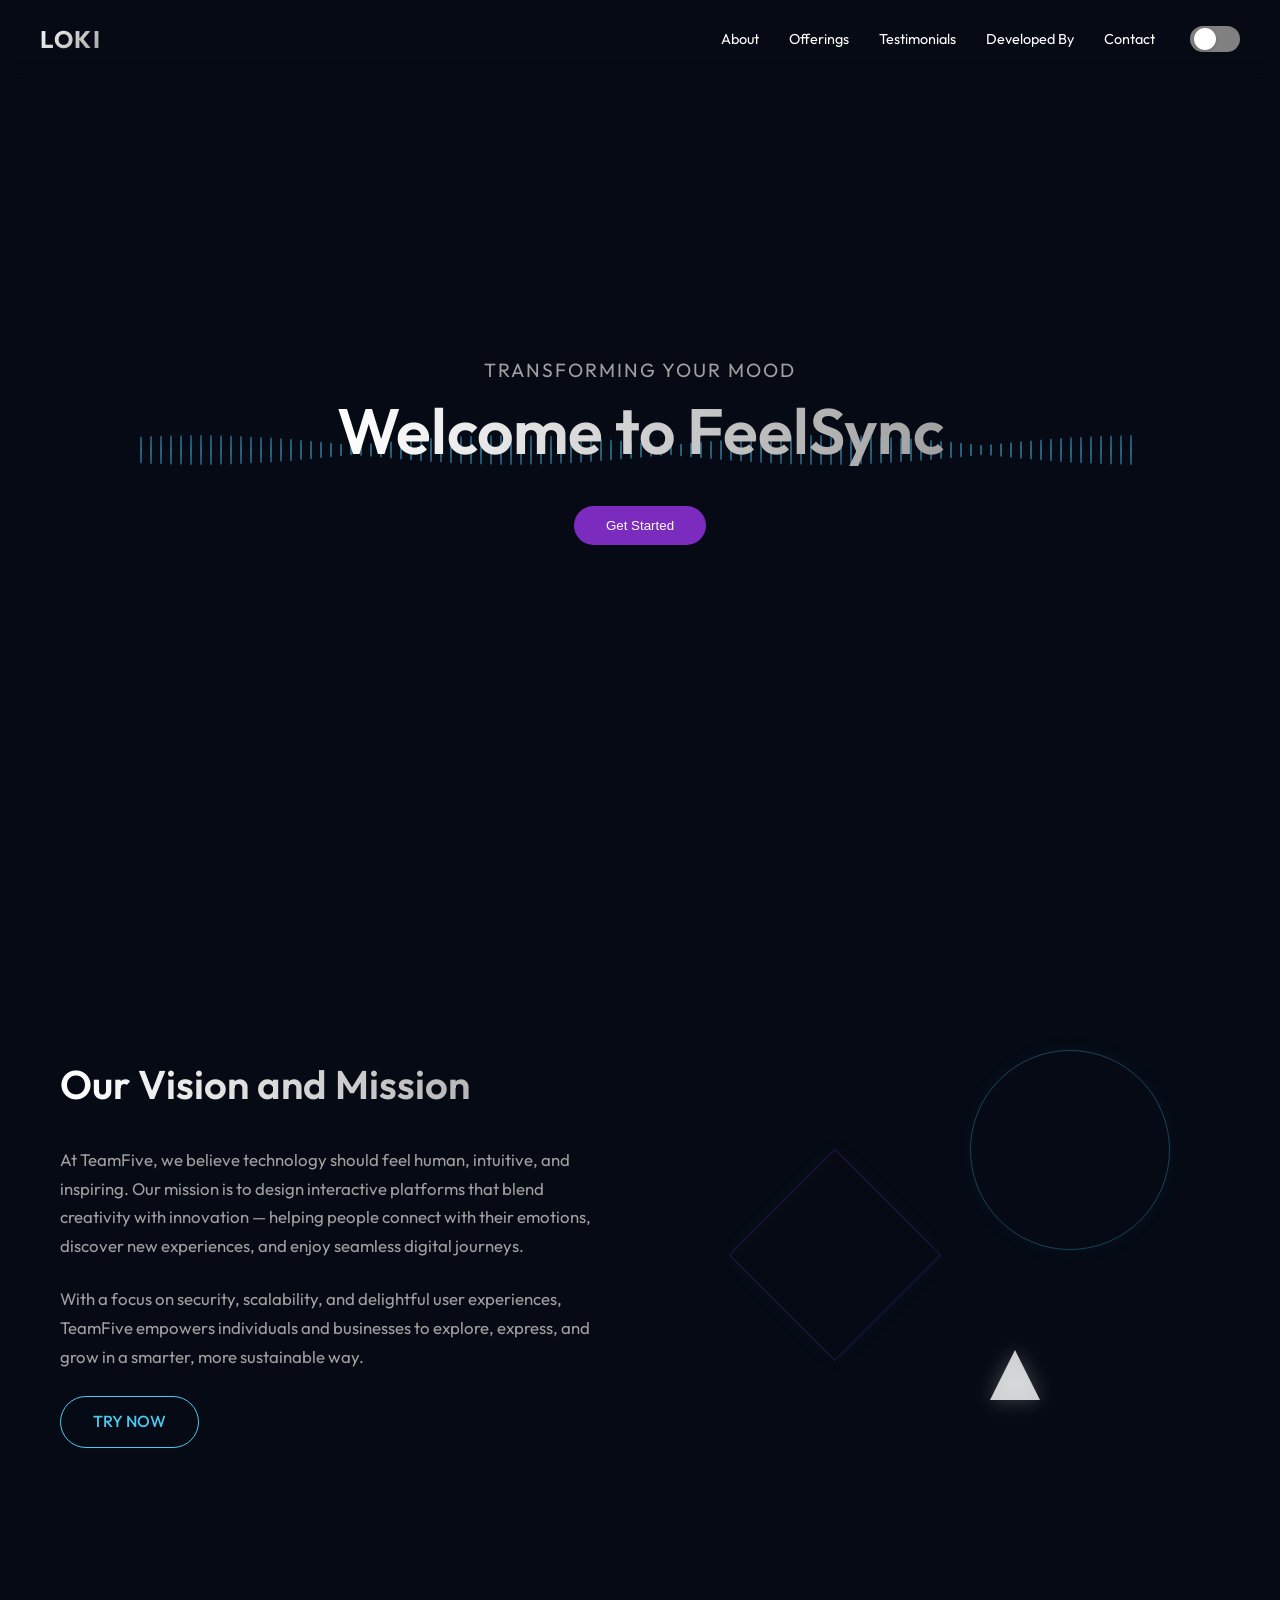
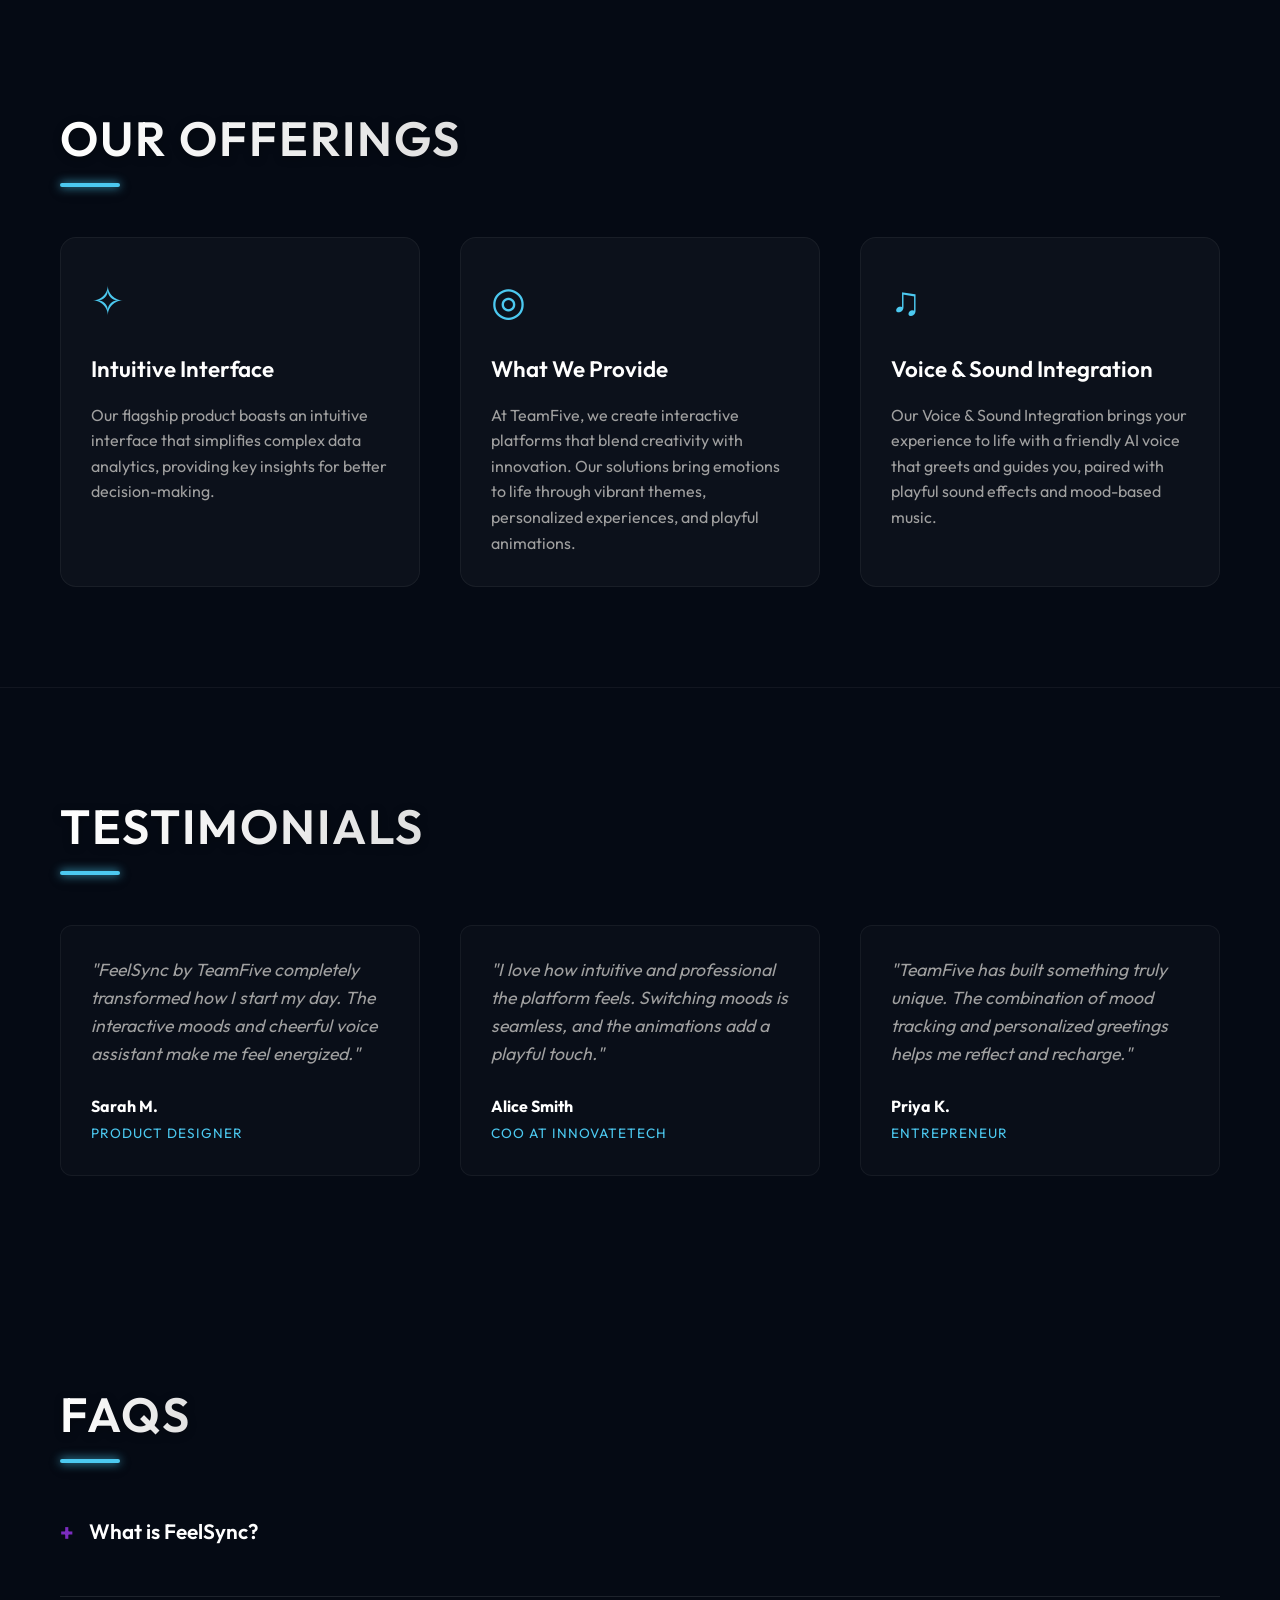
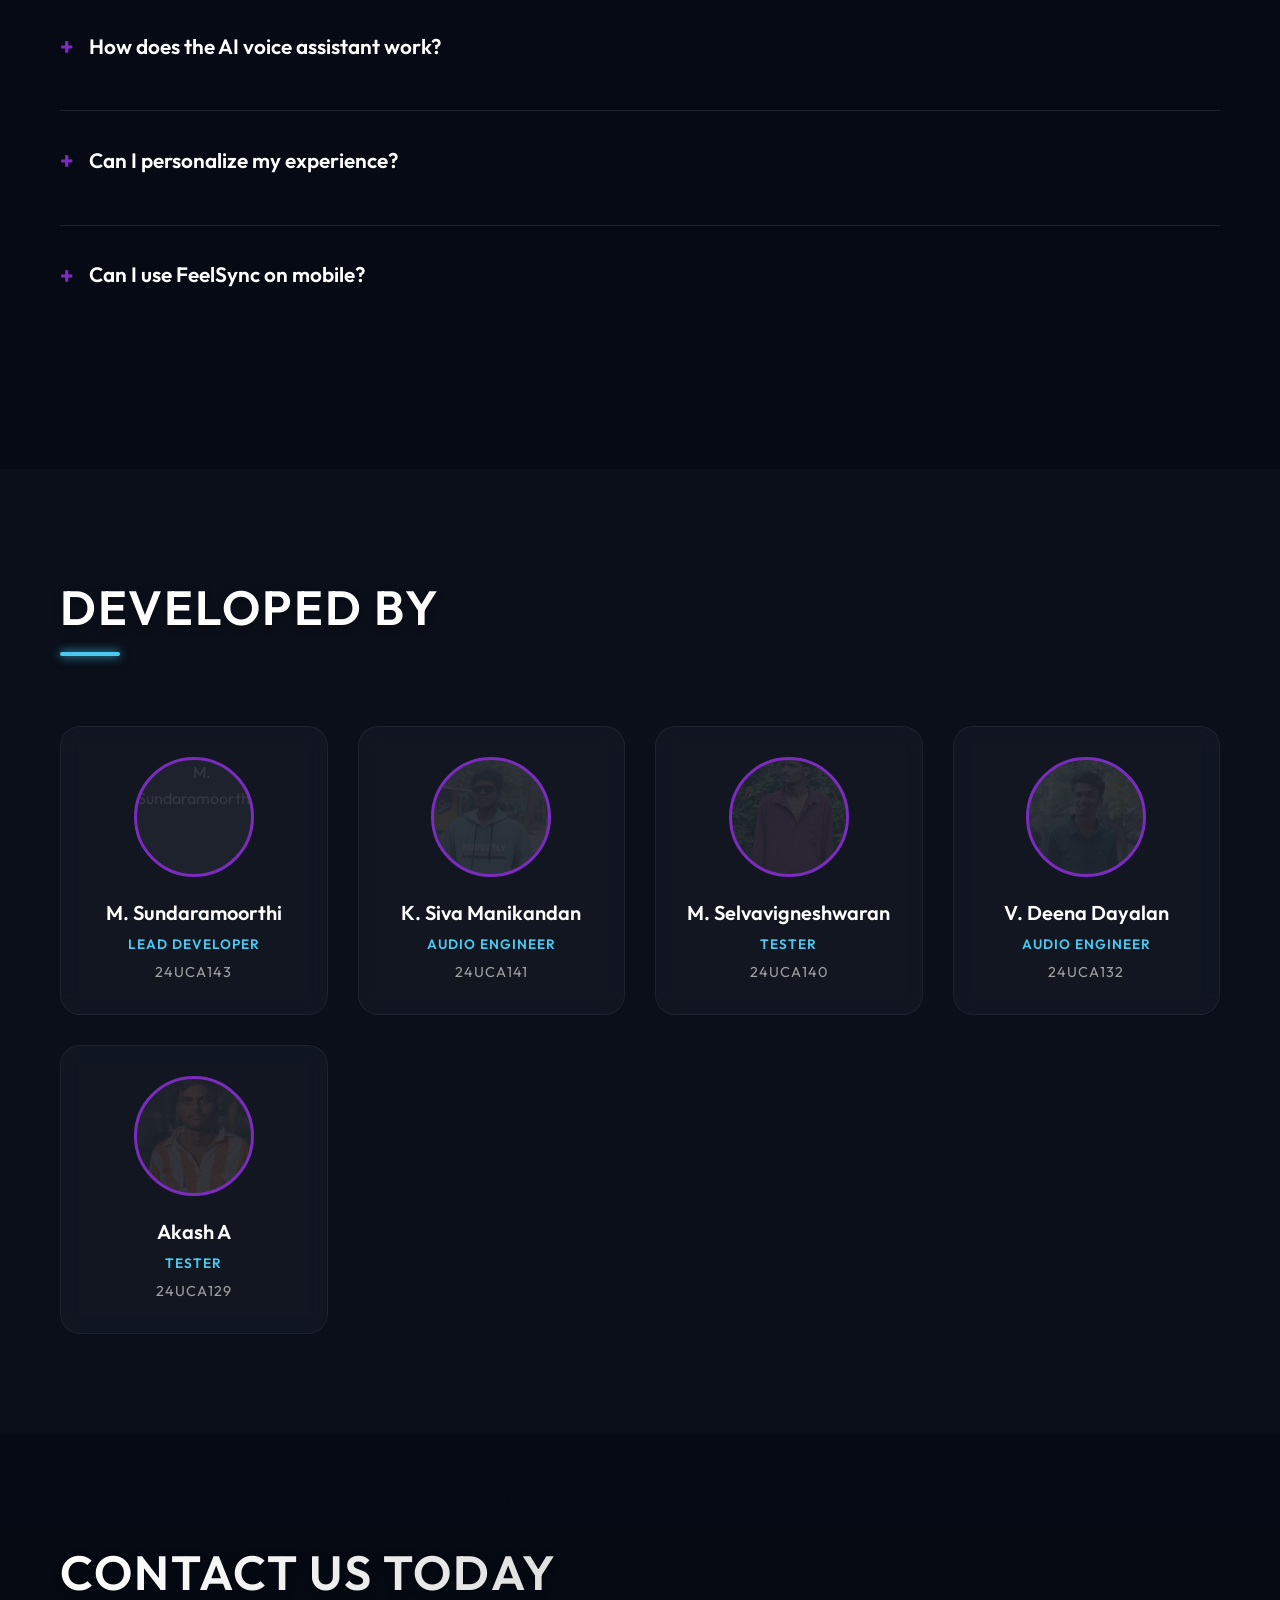
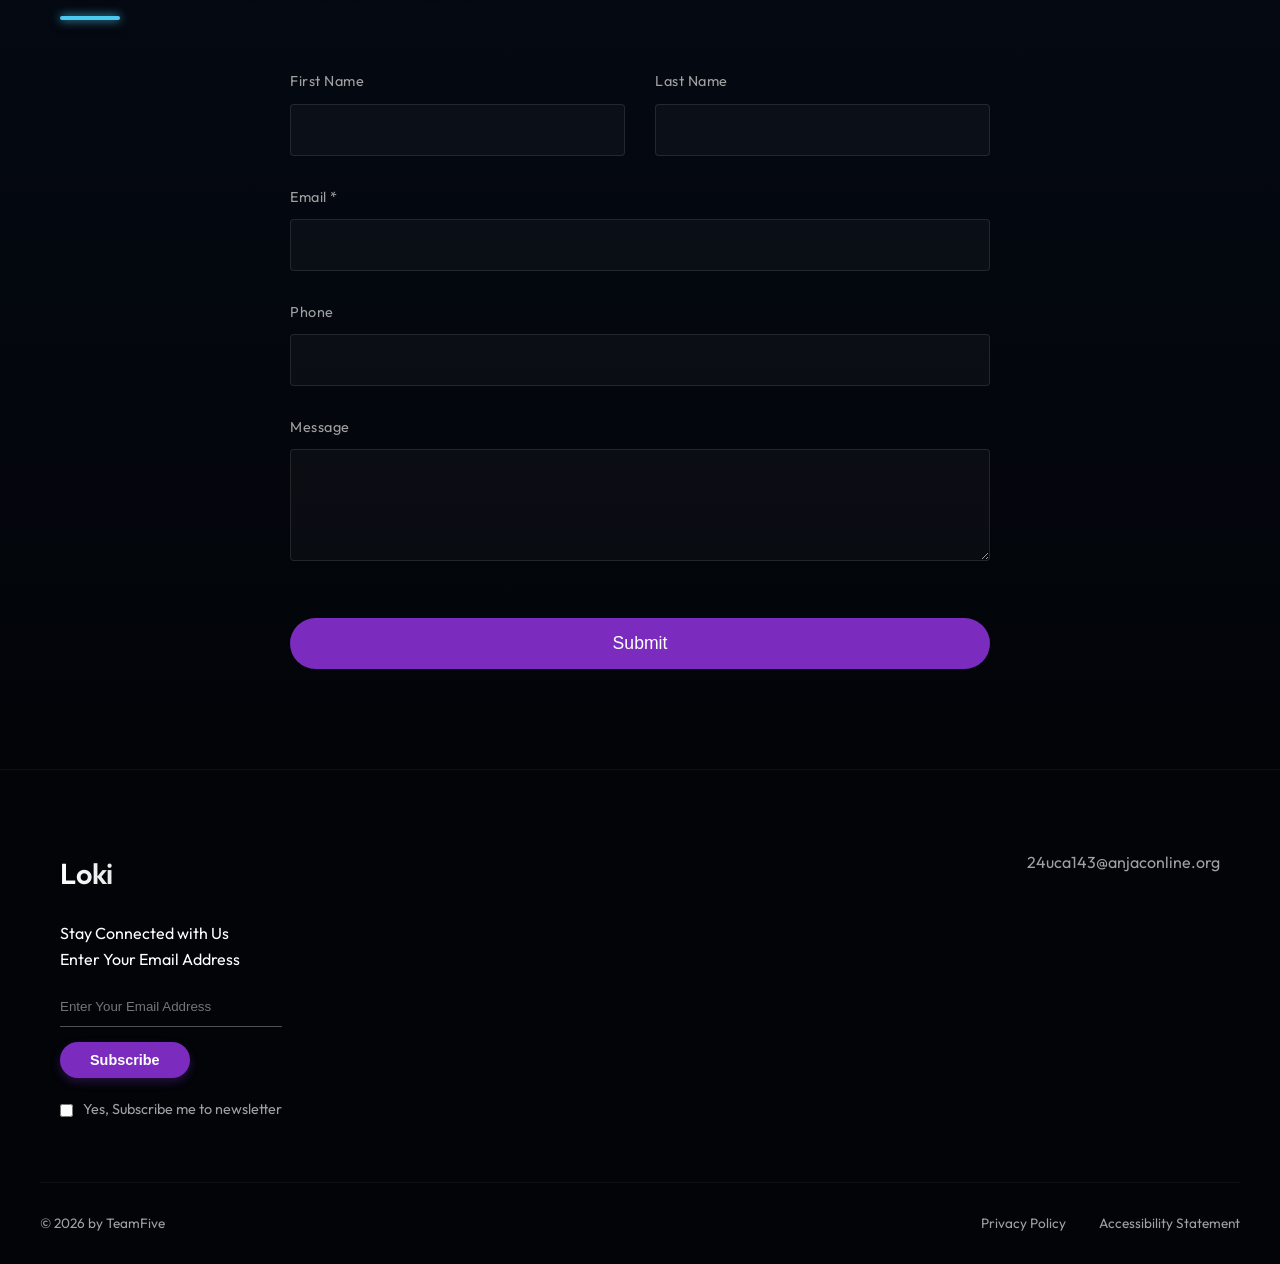
==== commit 7cc34006: "Version 5: Company rebranding from Loki Technologies to TeamFive with FeelSync as main platform name" ====
--- a/index.html
+++ b/index.html
@@ -4,11 +4,11 @@
 <head>
     <meta charset="UTF-8">
     <meta name="viewport" content="width=device-width, initial-scale=1.0">
-    <title>Mood Playground | Loki</title>
+    <title>FeelSync | TeamFive</title>
     <link rel="stylesheet" href="style.css">
     <link rel="preconnect" href="https://fonts.googleapis.com">
     <link rel="preconnect" href="https://fonts.gstatic.com" crossorigin>
-    <link href="https://fonts.googleapis.com/css2?family=Outfit:wght@300;400;600;700&display=swap" rel="stylesheet">
+    <link href="https://fonts.googleapis.com/css2?family=Outfit:wght@300;400;600;700&family=Poppins:wght@400;500;600;700&display=swap" rel="stylesheet">
 </head>
 
 <body>
@@ -42,7 +42,7 @@
         <canvas id="waveformCanvas"></canvas>
         <div class="hero-content">
             <p class="hero-subtitle">Transforming Your Mood</p>
-            <h1 class="hero-title">Welcome to Mood Playground</h1>
+            <h1 class="hero-title">Welcome to FeelSync</h1>
             <button id="getStartedBtn" class="btn btn-primary">Get Started</button>
         </div>
     </section>
@@ -53,11 +53,11 @@
             <div class="about-grid">
                 <div class="about-text">
                     <h2>Our Vision and Mission</h2>
-                    <p>At Loki Technologies, we believe technology should feel human, intuitive, and inspiring. Our
+                    <p>At TeamFive, we believe technology should feel human, intuitive, and inspiring. Our
                         mission is to design interactive platforms that blend creativity with innovation — helping
                         people connect with their emotions, discover new experiences, and enjoy seamless digital
                         journeys.</p>
-                    <p>With a focus on security, scalability, and delightful user experiences, Loki Technologies
+                    <p>With a focus on security, scalability, and delightful user experiences, TeamFive
                         empowers individuals and businesses to explore, express, and grow in a smarter, more sustainable
                         way.</p>
                     <a href="playground/index.html" class="btn btn-secondary">TRY NOW</a>
@@ -85,7 +85,7 @@
                 <div class="card">
                     <div class="card-icon">◎</div>
                     <h3>What We Provide</h3>
-                    <p>At Loki Technologies, we create interactive platforms that blend creativity with innovation. Our
+                    <p>At TeamFive, we create interactive platforms that blend creativity with innovation. Our
                         solutions bring emotions to life through vibrant themes, personalized experiences, and playful
                         animations.</p>
                 </div>
@@ -105,7 +105,7 @@
             <h2 class="section-title">Testimonials</h2>
             <div class="testimonials-grid">
                 <div class="testimonial-card">
-                    <p class="quote">"Mood Playground by Loki Technologies completely transformed how I start my day.
+                    <p class="quote">"FeelSync by TeamFive completely transformed how I start my day.
                         The interactive moods and cheerful voice assistant make me feel energized."</p>
                     <div class="author">
                         <span class="name">Sarah M.</span>
@@ -121,7 +121,7 @@
                     </div>
                 </div>
                 <div class="testimonial-card">
-                    <p class="quote">"Loki Technologies has built something truly unique. The combination of mood
+                    <p class="quote">"TeamFive has built something truly unique. The combination of mood
                         tracking and personalized greetings helps me reflect and recharge."</p>
                     <div class="author">
                         <span class="name">Priya K.</span>
@@ -137,8 +137,8 @@
         <div class="container">
             <h2 class="section-title">FAQs</h2>
             <div class="faq-item">
-                <h3>What is Mood Playground?</h3>
-                <p>Mood Playground is an interactive platform by Loki Technologies that lets you explore different moods
+                <h3>What is FeelSync?</h3>
+                <p>FeelSync is an interactive platform by TeamFive that lets you explore different moods
                     through vibrant themes, playful animations, and personalized experiences.</p>
             </div>
             <div class="faq-item">
@@ -152,7 +152,7 @@
                     tailored quotes, jokes, and surprises.</p>
             </div>
             <div class="faq-item">
-                <h3>Can I use Mood Playground on mobile?</h3>
+                <h3>Can I use FeelSync on mobile?</h3>
                 <p>Yes, the platform is fully responsive and works smoothly on both desktop and mobile devices.</p>
             </div>
         </div>
@@ -271,7 +271,7 @@
             </div>
         </div>
         <div class="footer-bottom">
-            <p>&copy; 2026 by Loki Technologies</p>
+            <p>&copy; 2026 by TeamFive</p>
             <div class="legal-links">
                 <a href="#">Privacy Policy</a>
                 <a href="#">Accessibility Statement</a>
--- a/style.css
+++ b/style.css
@@ -10,6 +10,7 @@
 
     --font-heading: 'Outfit', sans-serif;
     --font-body: 'Outfit', sans-serif;
+    --font-brand: 'Poppins', sans-serif;
 
     --gap-section: 100px;
     --container-width: 1200px;
